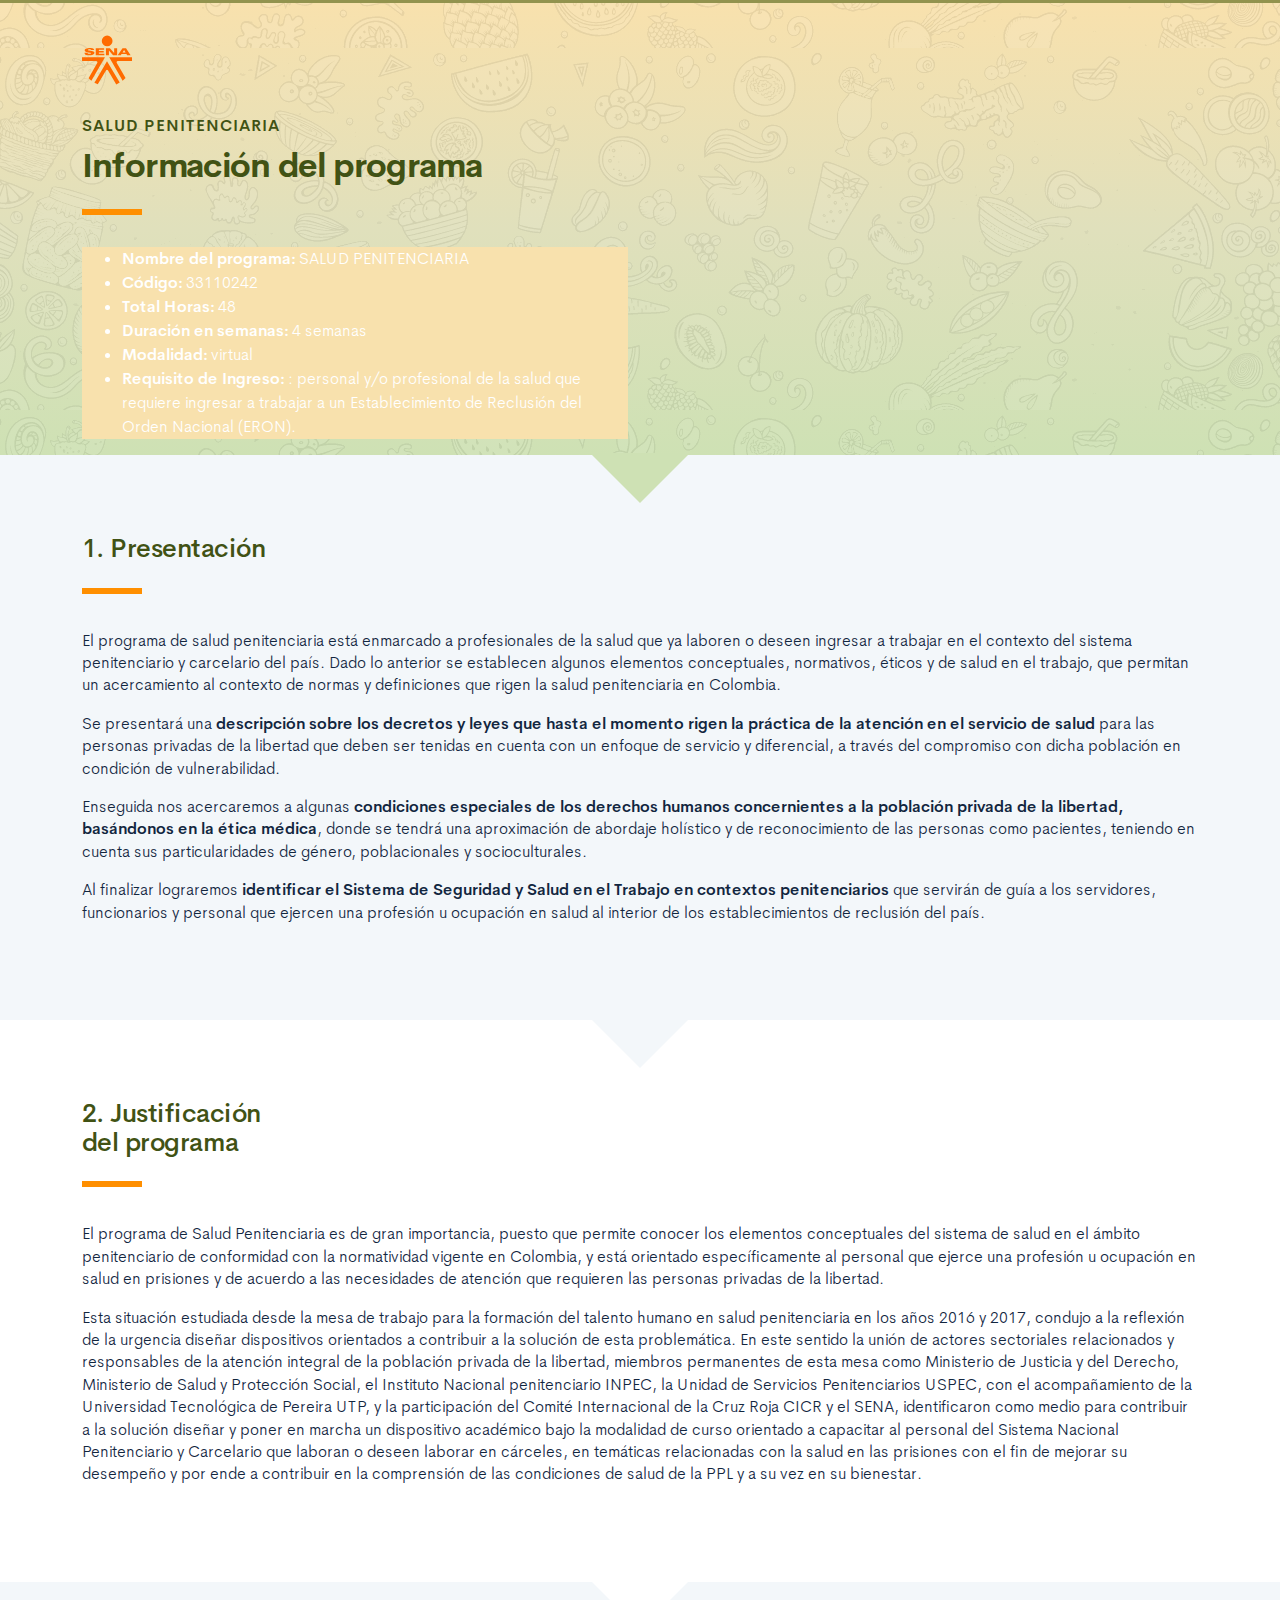
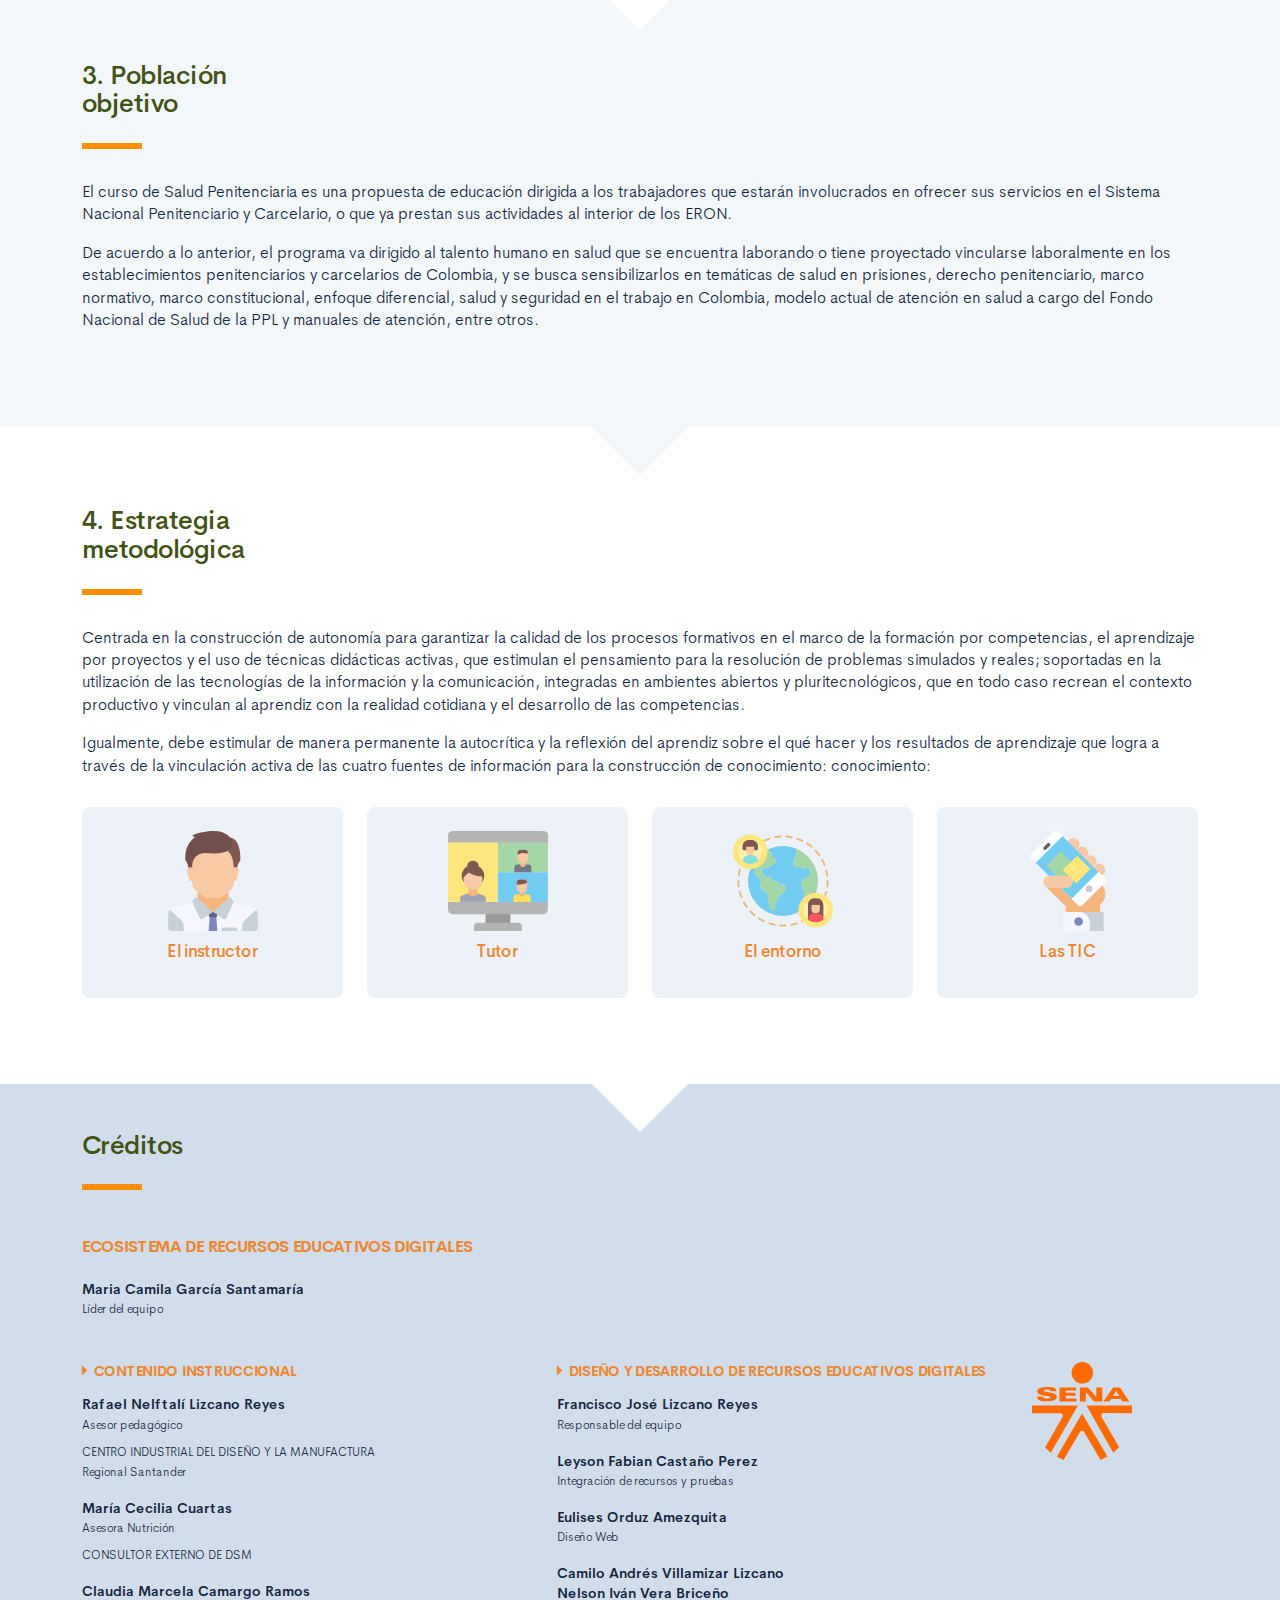
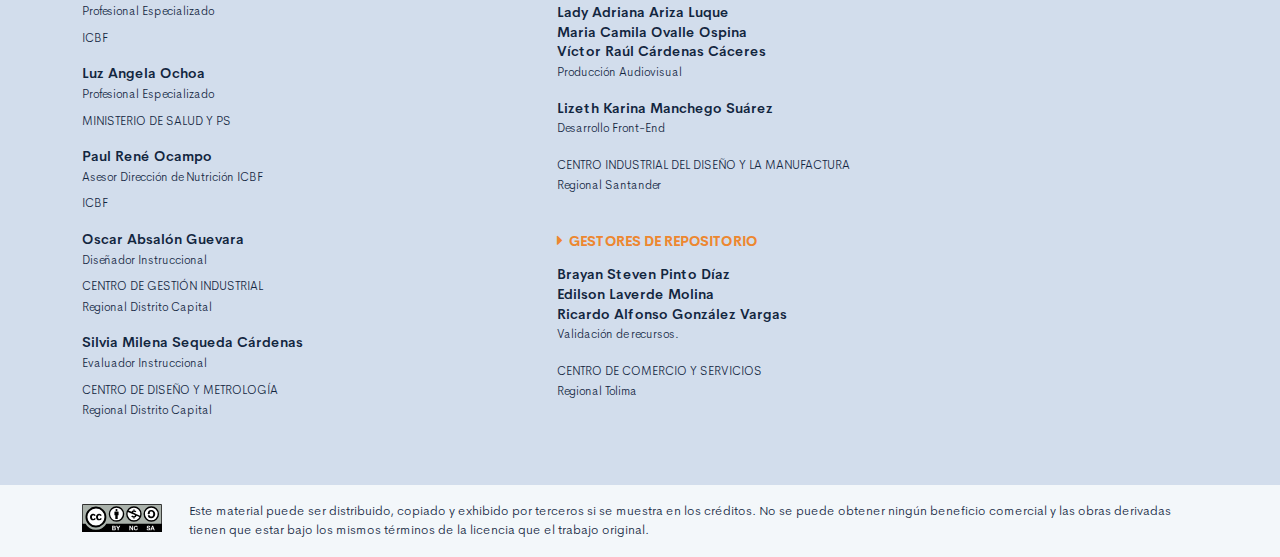
==== public/info.html @ 34c769b9 "Carga de contenido Init" ====
<!DOCTYPE html>
<html lang="es">
    <head>
        <meta charset="UTF-8">
        <meta name="viewport" content="width=device-width, user-scalable=no, initial-scale=1.0, maximum-scale=1.0, minimum-scale=1.0">
        <title>Información del programa: Salud Penitenciaria</title>
        <meta meta name="description" content="Informacioón del programa Salud penitenciaria.">
        <link rel="icon" type="image/svg+xml" href="assets/images/logos/senaLogo.svg">
        <link rel="stylesheet" href="assets/fonts/feather/feather.css">
        <link rel="stylesheet" href="assets/fonts/fontawesome/css/font-awesome.css">
        <link href="assets/css/fancybox.css" rel="stylesheet">
        <link href="assets/css/animate.css" rel="stylesheet">
        <link rel="stylesheet" href="assets/css/main.css">
    </head>
    <body class="theme-dark page-header-textura" id="page-home">
        <header class="curso-presentacion page-header" id="CursoPresentacion">
            <div class="page-textura">
                <div class="container">
                    <div class="curso-topbar justify-content-center justify-content-md-start"><a class="curso-topbar__logo"><svg xmlns="http://www.w3.org/2000/svg" width="168.273" height="164.177" viewBox="0 0 168.273 164.177">
                                <path id="SENA_LOGO" data-name="SENA LOGO" d="M85.349,1a18.09,18.09,0,1,0,18.09,18.09h0A18.1,18.1,0,0,0,85.349,1ZM25.617,42.983a33.722,33.722,0,0,0-9.386,1.024,11.156,11.156,0,0,0-5.12,2.56A5.346,5.346,0,0,0,10.086,52.2c.683,1.707,2.56,2.9,4.608,3.584,4.437,1.536,9.386,1.877,13.994,2.731a5.1,5.1,0,0,1,2.389,1.024,1.369,1.369,0,0,1-.683,2.048,9.146,9.146,0,0,1-5.291.683A8.354,8.354,0,0,1,20.5,61.244a1.962,1.962,0,0,1-.853-2.389H9.233A7.663,7.663,0,0,0,10.6,63.463a7.59,7.59,0,0,0,4.267,2.389A28.541,28.541,0,0,0,23.4,66.876,52.426,52.426,0,0,0,35,66.023a11.043,11.043,0,0,0,5.8-2.9,5.358,5.358,0,0,0-1.365-8.533,21.267,21.267,0,0,0-5.8-2.048c-3.072-.683-5.973-1.024-9.045-1.536a9.114,9.114,0,0,1-3.072-.853,1.226,1.226,0,0,1,0-2.219,9.369,9.369,0,0,1,4.437-.683,10.554,10.554,0,0,1,4.608.853A1.877,1.877,0,0,1,31.59,49.81h9.9a5.669,5.669,0,0,0-1.195-3.584A8.875,8.875,0,0,0,35.515,43.5c-3.584-.341-6.827-.512-9.9-.512Zm21.333.683V67.217H75.792V62.1H57.531V57.489H73.744V52.54H57.531V48.786H75.109v-5.12Zm47.615,0H81.253V67.217H91.322V51.346l13.824,15.872h13.824V43.666H108.9v15.7Zm42.495,0L120.676,67.217h10.581l2.56-4.267H150.2l2.389,4.267h11.776l-15.53-23.551ZM142.35,49.3l5.12,8.533h-10.41ZM.7,74.044l.171,12.8L49,86.673c2.389.512,3.925,2.048,3.413,5.8l-29.7,51.711,9.557,9.045L78.01,74.044Zm91.646,0L137.4,152.89l9.9-8.874L117.433,92.3c-.512-3.584.853-5.291,3.413-5.8l48.127.171V74.044ZM84.837,87.185,42.512,159.546l11.264,5.461,28.159-47.615a4.283,4.283,0,0,1,2.9-1.195,4.681,4.681,0,0,1,3.072,1.195l28.159,47.786,11.605-5.973Z" transform="translate(-0.7 -1)" fill="#FF6B00" />
                            </svg>
                        </a></div>
                    <div class="curso-portada">
                        <div class="row align-items-center">
                            <div class="col-12 col-lg-6">
                                <h3 class="curso-subtitulo">Salud Penitenciaria</h3>
                                <h1 class="curso-titulo">Información del programa</h1>
                                <div class="brand-line-primary"></div>
                                <p class="curso-descripcion">
                                <ul class="bg-brand-color-dark text-white">
                                    <li> <span><strong>Nombre del programa:</strong> SALUD PENITENCIARIA</span></li>
                                    <li> <span><strong>Código:</strong> 33110242</span></li>
                                    <li> <span><strong>Total Horas:</strong> 48</span></li>
                                    <li> <span><strong>Duración en semanas:</strong> 4 semanas</span></li>
                                    <li> <span><strong>Modalidad:</strong> virtual</span></li>
                                    <li> <span><strong>Requisito de Ingreso:</strong> : personal y/o profesional de la salud que requiere ingresar a trabajar a un Establecimiento de Reclusión del Orden Nacional (ERON).</span></li>
                                </ul>
                                </p>
                            </div>
                            <div class="col-12 col-lg-6">
                                <div class="embed-responsive embed-responsive-16by9"><iframe class="embed-responsive-item" width="560" height="315" src="https://www.youtube.com/embed/8VOc3YgNWas" frameborder="0" allow="accelerometer; autoplay; encrypted-media; gyroscope; picture-in-picture" allowfullscreen=""> </iframe></div>
                            </div>
                        </div>
                    </div>
                </div>
            </div>
        </header>
        <section class="section section-dark" id="Presentacion">
            <div class="container">
                <h1> 1. Presentación</h1>
                <div class="brand-line-primary"></div>
                <p class="mt-5">El programa de salud penitenciaria está enmarcado a profesionales de la salud que ya laboren o deseen ingresar a trabajar en el contexto del sistema penitenciario y carcelario del país. Dado lo anterior se establecen algunos elementos conceptuales, normativos, éticos y de salud en el trabajo, que permitan un acercamiento al contexto de normas y definiciones que rigen la salud penitenciaria en Colombia. </p>
                <p>Se presentará una <strong>descripción sobre los decretos y leyes que hasta el momento rigen la práctica de la atención en el servicio de salud</strong> para las personas privadas de la libertad que deben ser tenidas en cuenta con un enfoque de servicio y diferencial, a través del compromiso con dicha población en condición de vulnerabilidad.</p>
                <p>Enseguida nos acercaremos a algunas <strong>condiciones especiales de los derechos humanos concernientes a la población privada de la libertad, basándonos en la ética médica</strong>, donde se tendrá una aproximación de abordaje holístico y de reconocimiento de las personas como pacientes, teniendo en cuenta sus particularidades de género, poblacionales y socioculturales.</p>
                <p>Al finalizar lograremos <strong>identificar el Sistema de Seguridad y Salud en el Trabajo en contextos penitenciarios</strong> que servirán de guía a los servidores, funcionarios y personal que ejercen una profesión u ocupación en salud al interior de los establecimientos de reclusión del país.</p>
            </div>
        </section>
        <section class="section section-light" id="Justificacion">
            <div class="container">
                <h1> 2. Justificación<br> del programa</h1>
                <div class="brand-line-primary"></div>
                <p class="mt-5">El programa de Salud Penitenciaria es de gran importancia, puesto que permite conocer los elementos conceptuales del sistema de salud en el ámbito penitenciario de conformidad con la normatividad vigente en Colombia, y está orientado específicamente al personal que ejerce una profesión u ocupación en salud en prisiones y de acuerdo a las necesidades de atención que requieren las personas privadas de la libertad.</p>
                <p>Esta situación estudiada desde la mesa de trabajo para la formación del talento humano en salud penitenciaria en los años 2016 y 2017, condujo a la reflexión de la urgencia diseñar dispositivos orientados a contribuir a la solución de esta problemática. En este sentido la unión de actores sectoriales relacionados y responsables de la atención integral de la población privada de la libertad, miembros permanentes de esta mesa como Ministerio de Justicia y del Derecho, Ministerio de Salud y Protección Social, el Instituto Nacional penitenciario INPEC, la Unidad de Servicios Penitenciarios USPEC, con el acompañamiento de la Universidad Tecnológica de Pereira UTP, y la participación del Comité Internacional de la Cruz Roja CICR y el SENA, identificaron como medio para contribuir a la solución diseñar y poner en marcha un dispositivo académico bajo la modalidad de curso orientado a capacitar al personal del Sistema Nacional Penitenciario y Carcelario que laboran o deseen laborar en cárceles, en temáticas relacionadas con la salud en las prisiones con el fin de mejorar su desempeño y por ende a contribuir en la comprensión de las condiciones de salud de la PPL y a su vez en su bienestar.</p>
            </div>
        </section>
        <section class="section section-dark" id="Poblacion">
            <div class="container">
                <h1> 3. Población <br>objetivo</h1>
                <div class="brand-line-primary"></div>
                <p>El curso de Salud Penitenciaria es una propuesta de educación dirigida a los trabajadores que estarán involucrados en ofrecer sus servicios en el Sistema Nacional Penitenciario y Carcelario, o que ya prestan sus actividades al interior de los ERON.</p>
                <p>De acuerdo a lo anterior, el programa va dirigido al talento humano en salud que se encuentra laborando o tiene proyectado vincularse laboralmente en los establecimientos penitenciarios y carcelarios de Colombia, y se busca sensibilizarlos en temáticas de salud en prisiones, derecho penitenciario, marco normativo, marco constitucional, enfoque diferencial, salud y seguridad en el trabajo en Colombia, modelo actual de atención en salud a cargo del Fondo Nacional de Salud de la PPL y manuales de atención, entre otros.</p>
            </div>
        </section>
        <section class="section section-light" id="Estrategia">
            <div class="container">
                <h1>4. Estrategia <br>metodológica</h1>
                <div class="brand-line-primary"></div>
                <p>Centrada en la construcción de autonomía para garantizar la calidad de los procesos formativos en el marco de la formación por competencias, el aprendizaje por proyectos y el uso de técnicas didácticas activas, que estimulan el pensamiento para la resolución de problemas simulados y reales; soportadas en la utilización de las tecnologías de la información y la comunicación, integradas en ambientes abiertos y pluritecnológicos, que en todo caso recrean el contexto productivo y vinculan al aprendiz con la realidad cotidiana y el desarrollo de las competencias.</p>
                <p>Igualmente, debe estimular de manera permanente la autocrítica y la reflexión del aprendiz sobre el qué hacer y los resultados de aprendizaje que logra a través de la vinculación activa de las cuatro fuentes de información para la construcción de conocimiento: conocimiento: </p>
                <div class="row mt-4">
                    <article class="col-md-6 col-lg-3 my-2">
                        <div class="box bg-gray-200 d-flex flex-column justify-content-center align-items-center p-4 rounded-lg"><img class="img-fluid" src="assets/images/info/tutor.svg" style="width: 100px; height: 100px;">
                            <h3 class="my-3">El instructor </h3>
                        </div>
                    </article>
                    <article class="col-md-6 col-lg-3 my-2">
                        <div class="box bg-gray-200 d-flex flex-column justify-content-center align-items-center p-4 rounded-lg"><img class="img-fluid" src="assets/images/info/colaborativo.svg" style="width: 100px; height: 100px;">
                            <h3 class="my-3">Tutor </h3>
                        </div>
                    </article>
                    <article class="col-md-6 col-lg-3 my-2">
                        <div class="box bg-gray-200 d-flex flex-column justify-content-center align-items-center p-4 rounded-lg"><img class="img-fluid" src="assets/images/info/entorno.svg" style="width: 100px; height: 100px;">
                            <h3 class="my-3">El entorno </h3>
                        </div>
                    </article>
                    <article class="col-md-6 col-lg-3 my-2">
                        <div class="box bg-gray-200 d-flex flex-column justify-content-center align-items-center p-4 rounded-lg" style="height: 100%;"><img class="img-fluid" src="assets/images/info/tic.svg" style="width: 100px; height: 100px;">
                            <h3 class="my-3">Las TIC</h3>
                        </div>
                    </article>
                </div>
            </div>
        </section>
        <footer class="footer" id="Creditos">
            <div class="container">
                <h1>Créditos </h1>
                <div class="brand-line-primary"></div>
                <div class="row">
                    <div class="col-12 col-md-5">
                        <h3 class="footer-subtitulo mb-4">ECOSISTEMA DE RECURSOS EDUCATIVOS DIGITALES </h3>
                        <p class="footer-texto mb-2"><strong>Maria Camila García Santamaría</strong><br /> <span class="text-small">Líder del equipo</span></p>
                    </div>
                </div>
                <div class="row mt-5">
                    <div class="col-12 col-md-5">
                        <h4 class="footer-subtitulo-2 mt-0">
                            <div class="fa fa-caret-right mr-2"></div>Contenido Instruccional
                        </h4>
                        <p class="footer-texto mb-2"><strong>Rafael Nelftalí Lizcano Reyes</strong><br /> <span class="text-small">Asesor pedagógico<br /></span></p>
                        <p class="footer-texto"><span class="text-small text-uppercase">CENTRO INDUSTRIAL DEL DISEÑO Y LA MANUFACTURA </span><br /><span class="text-small">Regional Santander </span></p>
                        <p class="footer-texto mb-2"><strong>María Cecilia Cuartas</strong><br /><span class="text-small">Asesora Nutrición<br /></span></p>
                        <p class="footer-texto"><span class="text-small text-uppercase">Consultor Externo de DSM</span></p>
                        <p class="footer-texto mb-2"><strong>Claudia Marcela Camargo Ramos</strong><br /><span class="text-small">Profesional Especializado<br /></span></p>
                        <p class="footer-texto"><span class="text-small text-uppercase">ICBF</span></p>
                        <p class="footer-texto mb-2"><strong>Luz Angela Ochoa</strong><br /><span class="text-small">Profesional Especializado<br /></span></p>
                        <p class="footer-texto"><span class="text-small text-uppercase">Ministerio de Salud y PS</span></p>
                        <p class="footer-texto mb-2"><strong>Paul René Ocampo</strong><br /><span class="text-small">Asesor Dirección de Nutrición ICBF<br /></span></p>
                        <p class="footer-texto"><span class="text-small text-uppercase">ICBF</span></p>
                        <p class="footer-texto mb-2"><strong>Oscar Absalón Guevara</strong><br /> <span class="text-small">Diseñador Instruccional<br /></span></p>
                        <p class="footer-texto"><span class="text-small text-uppercase">Centro de Gestión Industrial </span><br /><span class="text-small">Regional Distrito Capital</span></p>
                        <p class="footer-texto mb-2"><strong>Silvia Milena Sequeda Cárdenas</strong><br /> <span class="text-small">Evaluador Instruccional<br /></span></p>
                        <p class="footer-texto"><span class="text-small text-uppercase">Centro de Diseño y Metrología</span><br /><span class="text-small">Regional Distrito Capital</span></p>
                    </div>
                    <div class="col-12 col-md-5">
                        <h4 class="footer-subtitulo-2 mt-0">
                            <div class="fa fa-caret-right mr-2"></div>Diseño y desarrollo de recursos educativos digitales
                        </h4>
                        <p class="footer-texto"><strong>Francisco José Lizcano Reyes </strong><br /> <span class="text-small">Responsable del equipo<br /></span></p>
                        <p class="footer-texto"><strong>Leyson Fabian Castaño Perez</strong><br /> <span class="text-small">Integración de recursos y pruebas<br /></span></p>
                        <p class="footer-texto"> <strong>Eulises Orduz Amezquita</strong><br /><span class="text-small">Diseño Web<br /></span></p>
                        <p class="footer-texto"> <strong>Camilo Andrés Villamizar Lizcano</strong><br />
                            <strong>Nelson Iván Vera Briceño</strong><br />
                            <strong>Lady Adriana Ariza Luque</strong><br />
                            <strong>Maria Camila Ovalle Ospina </strong><br />
                            <strong>Víctor Raúl Cárdenas Cáceres</strong><br><span class="text-small">Producción Audiovisual<br /></span></p>
                        <p class="footer-texto"><strong>Lizeth Karina Manchego Suárez</strong><br /> <span class="text-small">Desarrollo Front-End<br /></span></p>
                        <p class="footer-texto"><span class="text-small text-uppercase">CENTRO INDUSTRIAL DEL DISEÑO Y LA MANUFACTURA </span><br /><span class="text-small">Regional Santander </span></p>
                        <h4 class="footer-subtitulo-2 mt-5">
                            <div class="fa fa-caret-right mr-2"></div>Gestores de repositorio
                        </h4>
                        <p class="footer-texto"><strong>Brayan Steven Pinto Díaz </strong><br />
                            <strong>Edilson Laverde Molina </strong><br />
                            <strong>Ricardo Alfonso González Vargas </strong><br /><span class="text-small">Validación de recursos.<br /></span></p>
                        <p class="footer-texto"><span class="text-small text-uppercase">Centro de comercio y servicios</span><br /><span class="text-small">Regional Tolima</span></p>
                    </div>
                    <div class="col-12 col-md-2">
                        <div class="d-flex flex-column justify-content-center"><img src="assets/images/logos/senaLogo.svg" style="max-width:100px" /></div>
                    </div>
                </div>
            </div>
        </footer>
        <section id="cc">
            <div class="container">
                <div class="d-flex flex-column flex-sm-row"><span class="pr-3"><i class="icon cc"></i></span><span>Este material puede ser distribuido, copiado y exhibido por terceros si se muestra en los créditos. No se puede obtener ningún beneficio comercial y las obras derivadas tienen que estar bajo los mismos términos de la licencia que el trabajo original.</span></div>
            </div>
        </section>
    </body>
</html>
---- public/assets/fonts/feather/feather.css ----
@font-face {
  font-family: 'Feather';
  src:
    url('fonts/Feather.ttf?sdxovp') format('truetype'),
    url('fonts/Feather.woff?sdxovp') format('woff'),
    url('fonts/Feather.svg?sdxovp#Feather') format('svg');
  font-weight: normal;
  font-style: normal;
}

.fe {
  /* use !important to prevent issues with browser extensions that change fonts */
  font-family: 'Feather' !important;
  speak: none;
  font-style: normal;
  font-weight: normal;
  font-variant: normal;
  text-transform: none;
  line-height: 1;

  /* Better Font Rendering =========== */
  -webkit-font-smoothing: antialiased;
  -moz-osx-font-smoothing: grayscale;
}

.fe-activity:before {
  content: "\e900";
}
.fe-airplay:before {
  content: "\e901";
}
.fe-alert-circle:before {
  content: "\e902";
}
.fe-alert-octagon:before {
  content: "\e903";
}
.fe-alert-triangle:before {
  content: "\e904";
}
.fe-align-center:before {
  content: "\e905";
}
.fe-align-justify:before {
  content: "\e906";
}
.fe-align-left:before {
  content: "\e907";
}
.fe-align-right:before {
  content: "\e908";
}
.fe-anchor:before {
  content: "\e909";
}
.fe-aperture:before {
  content: "\e90a";
}
.fe-archive:before {
  content: "\e90b";
}
.fe-arrow-down:before {
  content: "\e90c";
}
.fe-arrow-down-circle:before {
  content: "\e90d";
}
.fe-arrow-down-left:before {
  content: "\e90e";
}
.fe-arrow-down-right:before {
  content: "\e90f";
}
.fe-arrow-left:before {
  content: "\e910";
}
.fe-arrow-left-circle:before {
  content: "\e911";
}
.fe-arrow-right:before {
  content: "\e912";
}
.fe-arrow-right-circle:before {
  content: "\e913";
}
.fe-arrow-up:before {
  content: "\e914";
}
.fe-arrow-up-circle:before {
  content: "\e915";
}
.fe-arrow-up-left:before {
  content: "\e916";
}
.fe-arrow-up-right:before {
  content: "\e917";
}
.fe-at-sign:before {
  content: "\e918";
}
.fe-award:before {
  content: "\e919";
}
.fe-bar-chart:before {
  content: "\e91a";
}
.fe-bar-chart-2:before {
  content: "\e91b";
}
.fe-battery:before {
  content: "\e91c";
}
.fe-battery-charging:before {
  content: "\e91d";
}
.fe-bell:before {
  content: "\e91e";
}
.fe-bell-off:before {
  content: "\e91f";
}
.fe-bluetooth:before {
  content: "\e920";
}
.fe-bold:before {
  content: "\e921";
}
.fe-book:before {
  content: "\e922";
}
.fe-book-open:before {
  content: "\e923";
}
.fe-bookmark:before {
  content: "\e924";
}
.fe-box:before {
  content: "\e925";
}
.fe-briefcase:before {
  content: "\e926";
}
.fe-calendar:before {
  content: "\e927";
}
.fe-camera:before {
  content: "\e928";
}
.fe-camera-off:before {
  content: "\e929";
}
.fe-cast:before {
  content: "\e92a";
}
.fe-check:before {
  content: "\e92b";
}
.fe-check-circle:before {
  content: "\e92c";
}
.fe-check-square:before {
  content: "\e92d";
}
.fe-chevron-down:before {
  content: "\e92e";
}
.fe-chevron-left:before {
  content: "\e92f";
}
.fe-chevron-right:before {
  content: "\e930";
}
.fe-chevron-up:before {
  content: "\e931";
}
.fe-chevrons-down:before {
  content: "\e932";
}
.fe-chevrons-left:before {
  content: "\e933";
}
.fe-chevrons-right:before {
  content: "\e934";
}
.fe-chevrons-up:before {
  content: "\e935";
}
.fe-chrome:before {
  content: "\e936";
}
.fe-circle:before {
  content: "\e937";
}
.fe-clipboard:before {
  content: "\e938";
}
.fe-clock:before {
  content: "\e939";
}
.fe-cloud:before {
  content: "\e93a";
}
.fe-cloud-drizzle:before {
  content: "\e93b";
}
.fe-cloud-lightning:before {
  content: "\e93c";
}
.fe-cloud-off:before {
  content: "\e93d";
}
.fe-cloud-rain:before {
  content: "\e93e";
}
.fe-cloud-snow:before {
  content: "\e93f";
}
.fe-code:before {
  content: "\e940";
}
.fe-codepen:before {
  content: "\e941";
}
.fe-command:before {
  content: "\e942";
}
.fe-compass:before {
  content: "\e943";
}
.fe-copy:before {
  content: "\e944";
}
.fe-corner-down-left:before {
  content: "\e945";
}
.fe-corner-down-right:before {
  content: "\e946";
}
.fe-corner-left-down:before {
  content: "\e947";
}
.fe-corner-left-up:before {
  content: "\e948";
}
.fe-corner-right-down:before {
  content: "\e949";
}
.fe-corner-right-up:before {
  content: "\e94a";
}
.fe-corner-up-left:before {
  content: "\e94b";
}
.fe-corner-up-right:before {
  content: "\e94c";
}
.fe-cpu:before {
  content: "\e94d";
}
.fe-credit-card:before {
  content: "\e94e";
}
.fe-crop:before {
  content: "\e94f";
}
.fe-crosshair:before {
  content: "\e950";
}
.fe-database:before {
  content: "\e951";
}
.fe-delete:before {
  content: "\e952";
}
.fe-disc:before {
  content: "\e953";
}
.fe-dollar-sign:before {
  content: "\e954";
}
.fe-download:before {
  content: "\e955";
}
.fe-download-cloud:before {
  content: "\e956";
}
.fe-droplet:before {
  content: "\e957";
}
.fe-edit:before {
  content: "\e958";
}
.fe-edit-2:before {
  content: "\e959";
}
.fe-edit-3:before {
  content: "\e95a";
}
.fe-external-link:before {
  content: "\e95b";
}
.fe-eye:before {
  content: "\e95c";
}
.fe-eye-off:before {
  content: "\e95d";
}
.fe-facebook:before {
  content: "\e95e";
}
.fe-fast-forward:before {
  content: "\e95f";
}
.fe-feather:before {
  content: "\e960";
}
.fe-file:before {
  content: "\e961";
}
.fe-file-minus:before {
  content: "\e962";
}
.fe-file-plus:before {
  content: "\e963";
}
.fe-file-text:before {
  content: "\e964";
}
.fe-film:before {
  content: "\e965";
}
.fe-filter:before {
  content: "\e966";
}
.fe-flag:before {
  content: "\e967";
}
.fe-folder:before {
  content: "\e968";
}
.fe-folder-minus:before {
  content: "\e969";
}
.fe-folder-plus:before {
  content: "\e96a";
}
.fe-gift:before {
  content: "\e96b";
}
.fe-git-branch:before {
  content: "\e96c";
}
.fe-git-commit:before {
  content: "\e96d";
}
.fe-git-merge:before {
  content: "\e96e";
}
.fe-git-pull-request:before {
  content: "\e96f";
}
.fe-github:before {
  content: "\e970";
}
.fe-gitlab:before {
  content: "\e971";
}
.fe-globe:before {
  content: "\e972";
}
.fe-grid:before {
  content: "\e973";
}
.fe-hard-drive:before {
  content: "\e974";
}
.fe-hash:before {
  content: "\e975";
}
.fe-headphones:before {
  content: "\e976";
}
.fe-heart:before {
  content: "\e977";
}
.fe-help-circle:before {
  content: "\e978";
}
.fe-home:before {
  content: "\e979";
}
.fe-image:before {
  content: "\e97a";
}
.fe-inbox:before {
  content: "\e97b";
}
.fe-info:before {
  content: "\e97c";
}
.fe-instagram:before {
  content: "\e97d";
}
.fe-italic:before {
  content: "\e97e";
}
.fe-layers:before {
  content: "\e97f";
}
.fe-layout:before {
  content: "\e980";
}
.fe-life-buoy:before {
  content: "\e981";
}
.fe-link:before {
  content: "\e982";
}
.fe-link-2:before {
  content: "\e983";
}
.fe-linkedin:before {
  content: "\e984";
}
.fe-list:before {
  content: "\e985";
}
.fe-loader:before {
  content: "\e986";
}
.fe-lock:before {
  content: "\e987";
}
.fe-log-in:before {
  content: "\e988";
}
.fe-log-out:before {
  content: "\e989";
}
.fe-mail:before {
  content: "\e98a";
}
.fe-map:before {
  content: "\e98b";
}
.fe-map-pin:before {
  content: "\e98c";
}
.fe-maximize:before {
  content: "\e98d";
}
.fe-maximize-2:before {
  content: "\e98e";
}
.fe-menu:before {
  content: "\e98f";
}
.fe-message-circle:before {
  content: "\e990";
}
.fe-message-square:before {
  content: "\e991";
}
.fe-mic:before {
  content: "\e992";
}
.fe-mic-off:before {
  content: "\e993";
}
.fe-minimize:before {
  content: "\e994";
}
.fe-minimize-2:before {
  content: "\e995";
}
.fe-minus:before {
  content: "\e996";
}
.fe-minus-circle:before {
  content: "\e997";
}
.fe-minus-square:before {
  content: "\e998";
}
.fe-monitor:before {
  content: "\e999";
}
.fe-moon:before {
  content: "\e99a";
}
.fe-more-horizontal:before {
  content: "\e99b";
}
.fe-more-vertical:before {
  content: "\e99c";
}
.fe-move:before {
  content: "\e99d";
}
.fe-music:before {
  content: "\e99e";
}
.fe-navigation:before {
  content: "\e99f";
}
.fe-navigation-2:before {
  content: "\e9a0";
}
.fe-octagon:before {
  content: "\e9a1";
}
.fe-package:before {
  content: "\e9a2";
}
.fe-paperclip:before {
  content: "\e9a3";
}
.fe-pause:before {
  content: "\e9a4";
}
.fe-pause-circle:before {
  content: "\e9a5";
}
.fe-percent:before {
  content: "\e9a6";
}
.fe-phone:before {
  content: "\e9a7";
}
.fe-phone-call:before {
  content: "\e9a8";
}
.fe-phone-forwarded:before {
  content: "\e9a9";
}
.fe-phone-incoming:before {
  content: "\e9aa";
}
.fe-phone-missed:before {
  content: "\e9ab";
}
.fe-phone-off:before {
  content: "\e9ac";
}
.fe-phone-outgoing:before {
  content: "\e9ad";
}
.fe-pie-chart:before {
  content: "\e9ae";
}
.fe-play:before {
  content: "\e9af";
}
.fe-play-circle:before {
  content: "\e9b0";
}
.fe-plus:before {
  content: "\e9b1";
}
.fe-plus-circle:before {
  content: "\e9b2";
}
.fe-plus-square:before {
  content: "\e9b3";
}
.fe-pocket:before {
  content: "\e9b4";
}
.fe-power:before {
  content: "\e9b5";
}
.fe-printer:before {
  content: "\e9b6";
}
.fe-radio:before {
  content: "\e9b7";
}
.fe-refresh-ccw:before {
  content: "\e9b8";
}
.fe-refresh-cw:before {
  content: "\e9b9";
}
.fe-repeat:before {
  content: "\e9ba";
}
.fe-rewind:before {
  content: "\e9bb";
}
.fe-rotate-ccw:before {
  content: "\e9bc";
}
.fe-rotate-cw:before {
  content: "\e9bd";
}
.fe-rss:before {
  content: "\e9be";
}
.fe-save:before {
  content: "\e9bf";
}
.fe-scissors:before {
  content: "\e9c0";
}
.fe-search:before {
  content: "\e9c1";
}
.fe-send:before {
  content: "\e9c2";
}
.fe-server:before {
  content: "\e9c3";
}
.fe-settings:before {
  content: "\e9c4";
}
.fe-share:before {
  content: "\e9c5";
}
.fe-share-2:before {
  content: "\e9c6";
}
.fe-shield:before {
  content: "\e9c7";
}
.fe-shield-off:before {
  content: "\e9c8";
}
.fe-shopping-bag:before {
  content: "\e9c9";
}
.fe-shopping-cart:before {
  content: "\e9ca";
}
.fe-shuffle:before {
  content: "\e9cb";
}
.fe-sidebar:before {
  content: "\e9cc";
}
.fe-skip-back:before {
  content: "\e9cd";
}
.fe-skip-forward:before {
  content: "\e9ce";
}
.fe-slack:before {
  content: "\e9cf";
}
.fe-slash:before {
  content: "\e9d0";
}
.fe-sliders:before {
  content: "\e9d1";
}
.fe-smartphone:before {
  content: "\e9d2";
}
.fe-speaker:before {
  content: "\e9d3";
}
.fe-square:before {
  content: "\e9d4";
}
.fe-star:before {
  content: "\e9d5";
}
.fe-stop-circle:before {
  content: "\e9d6";
}
.fe-sun:before {
  content: "\e9d7";
}
.fe-sunrise:before {
  content: "\e9d8";
}
.fe-sunset:before {
  content: "\e9d9";
}
.fe-tablet:before {
  content: "\e9da";
}
.fe-tag:before {
  content: "\e9db";
}
.fe-target:before {
  content: "\e9dc";
}
.fe-terminal:before {
  content: "\e9dd";
}
.fe-thermometer:before {
  content: "\e9de";
}
.fe-thumbs-down:before {
  content: "\e9df";
}
.fe-thumbs-up:before {
  content: "\e9e0";
}
.fe-toggle-left:before {
  content: "\e9e1";
}
.fe-toggle-right:before {
  content: "\e9e2";
}
.fe-trash:before {
  content: "\e9e3";
}
.fe-trash-2:before {
  content: "\e9e4";
}
.fe-trending-down:before {
  content: "\e9e5";
}
.fe-trending-up:before {
  content: "\e9e6";
}
.fe-triangle:before {
  content: "\e9e7";
}
.fe-truck:before {
  content: "\e9e8";
}
.fe-tv:before {
  content: "\e9e9";
}
.fe-twitter:before {
  content: "\e9ea";
}
.fe-type:before {
  content: "\e9eb";
}
.fe-umbrella:before {
  content: "\e9ec";
}
.fe-underline:before {
  content: "\e9ed";
}
.fe-unlock:before {
  content: "\e9ee";
}
.fe-upload:before {
  content: "\e9ef";
}
.fe-upload-cloud:before {
  content: "\e9f0";
}
.fe-user:before {
  content: "\e9f1";
}
.fe-user-check:before {
  content: "\e9f2";
}
.fe-user-minus:before {
  content: "\e9f3";
}
.fe-user-plus:before {
  content: "\e9f4";
}
.fe-user-x:before {
  content: "\e9f5";
}
.fe-users:before {
  content: "\e9f6";
}
.fe-video:before {
  content: "\e9f7";
}
.fe-video-off:before {
  content: "\e9f8";
}
.fe-voicemail:before {
  content: "\e9f9";
}
.fe-volume:before {
  content: "\e9fa";
}
.fe-volume-1:before {
  content: "\e9fb";
}
.fe-volume-2:before {
  content: "\e9fc";
}
.fe-volume-x:before {
  content: "\e9fd";
}
.fe-watch:before {
  content: "\e9fe";
}
.fe-wifi:before {
  content: "\e9ff";
}
.fe-wifi-off:before {
  content: "\ea00";
}
.fe-wind:before {
  content: "\ea01";
}
.fe-x:before {
  content: "\ea02";
}
.fe-x-circle:before {
  content: "\ea03";
}
.fe-x-square:before {
  content: "\ea04";
}
.fe-youtube:before {
  content: "\ea05";
}
.fe-zap:before {
  content: "\ea06";
}
.fe-zap-off:before {
  content: "\ea07";
}
.fe-zoom-in:before {
  content: "\ea08";
}
.fe-zoom-out:before {
  content: "\ea09";
}
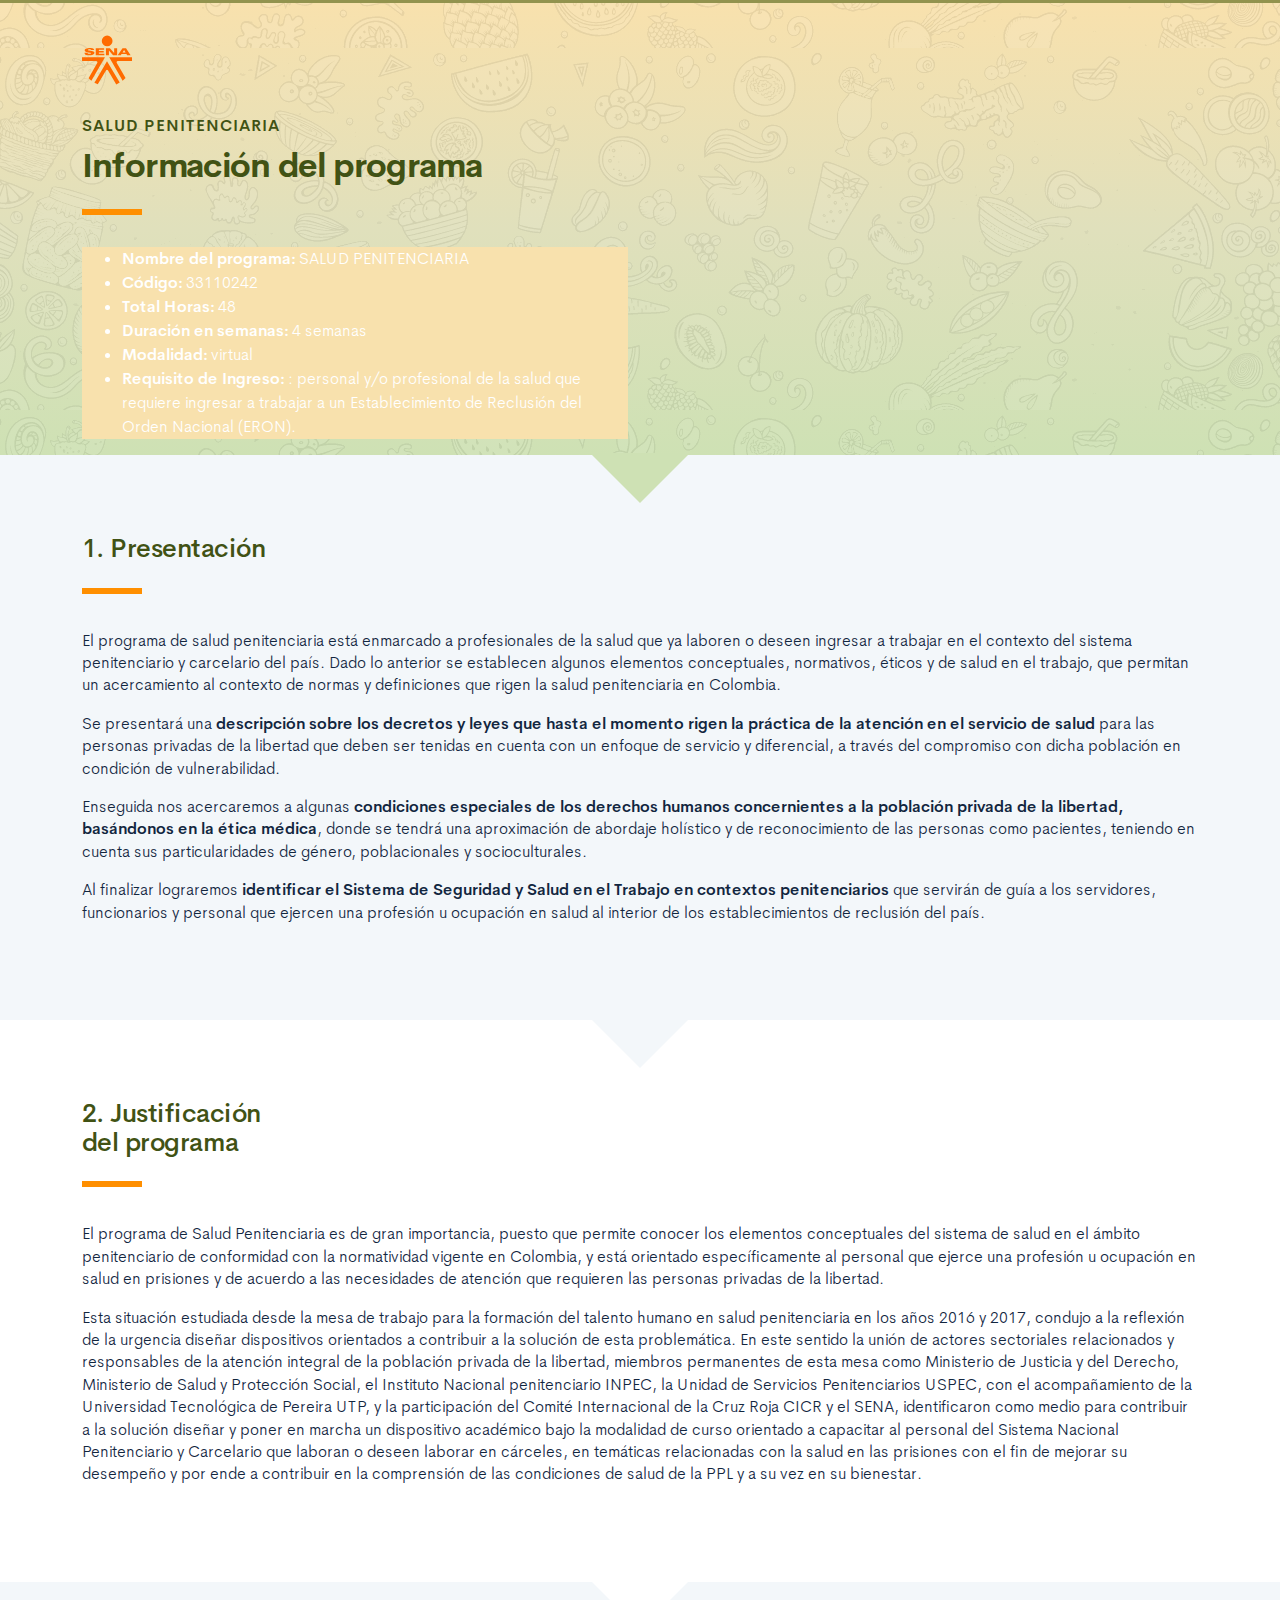
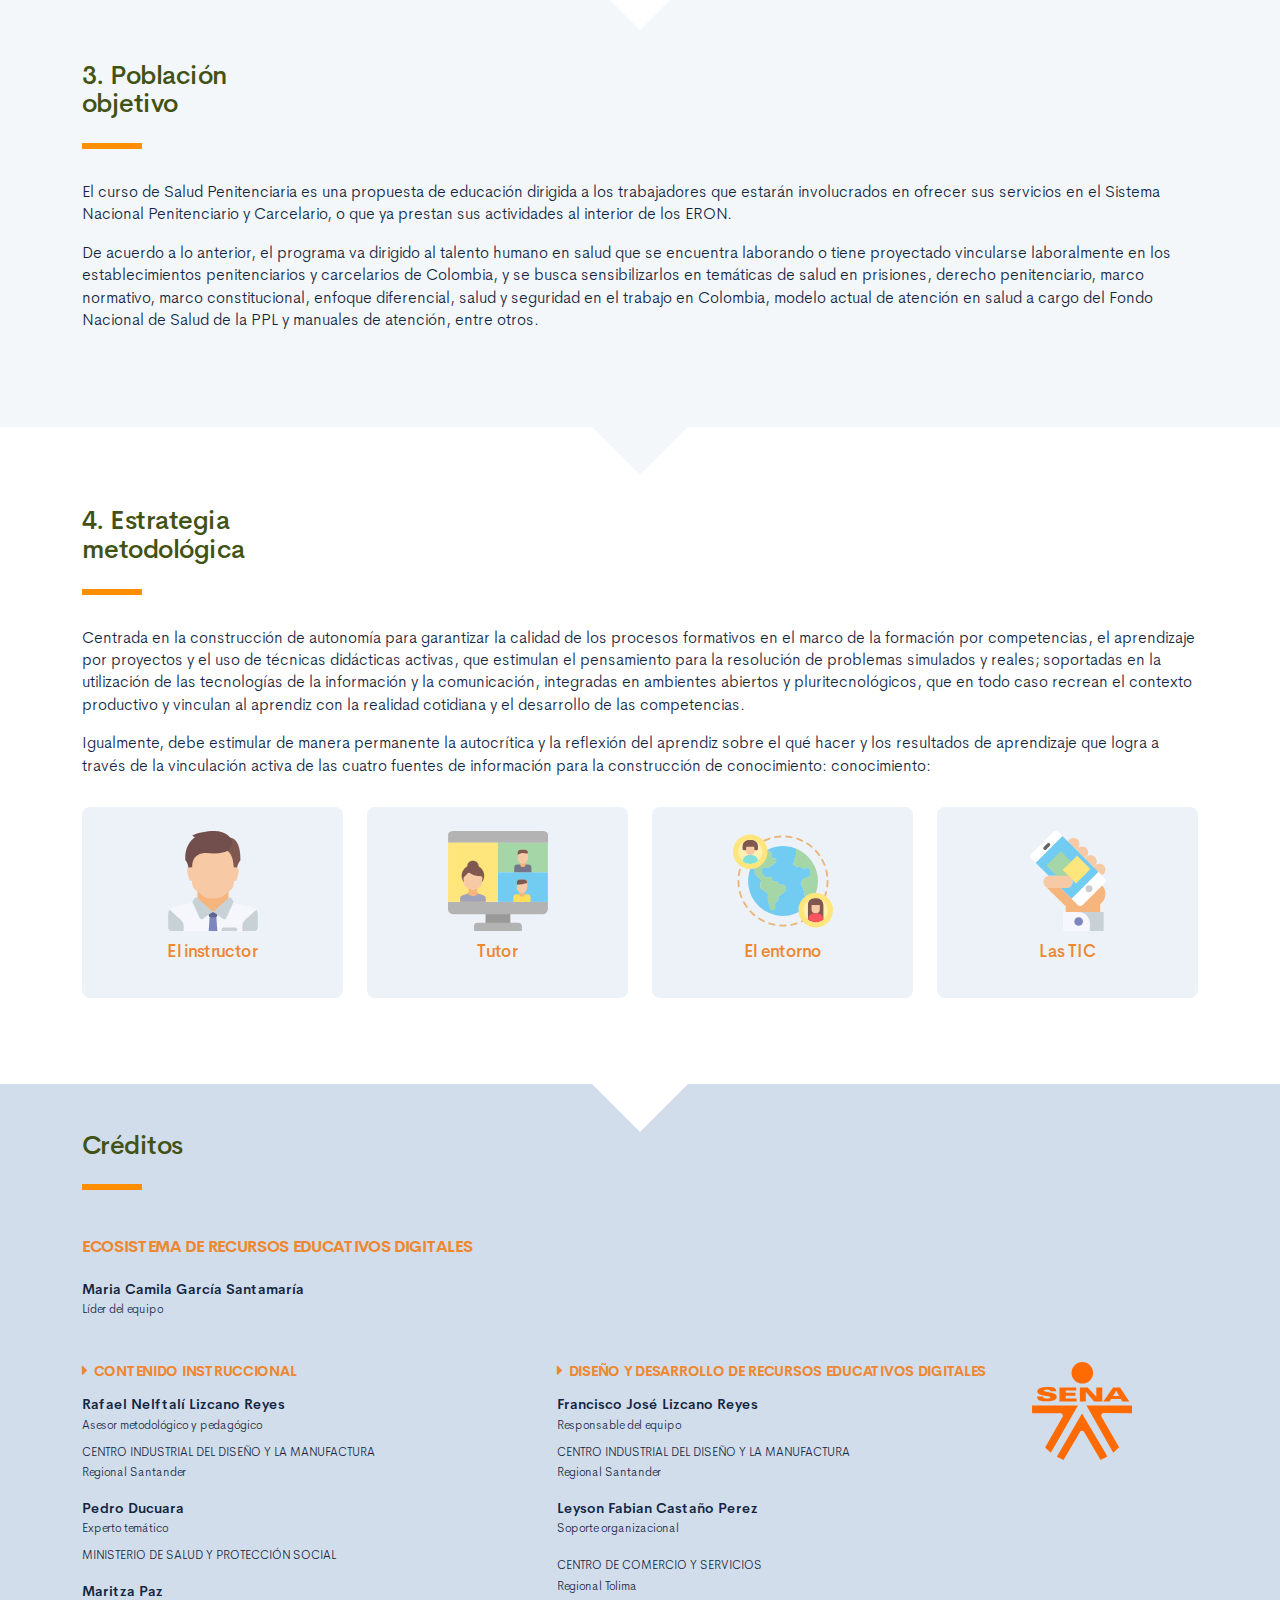
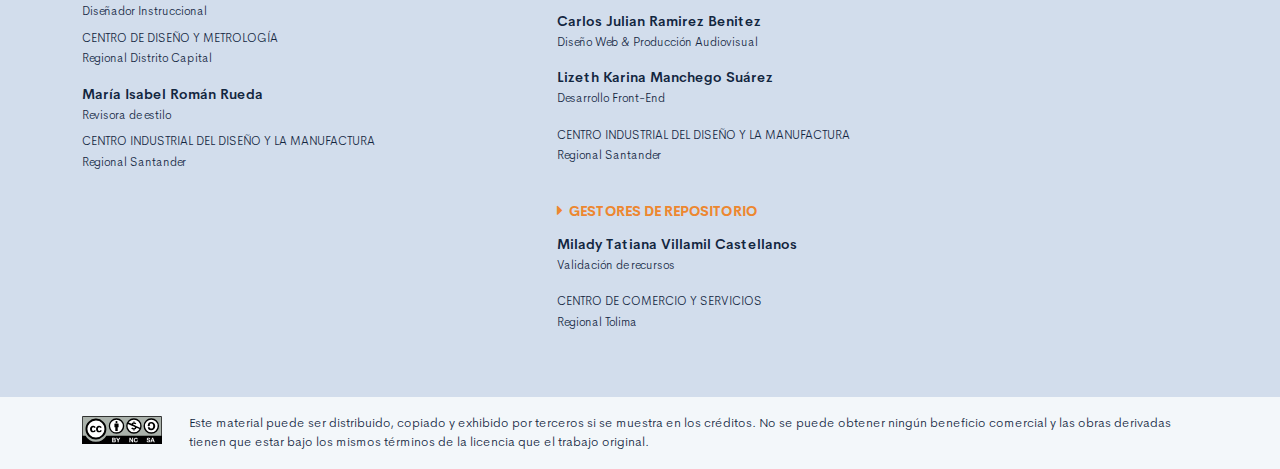
==== commit d507d4a1: "Ajustes Creditos del Programa" ====
--- a/public/info.html
+++ b/public/info.html
@@ -116,41 +116,30 @@
                         <h4 class="footer-subtitulo-2 mt-0">
                             <div class="fa fa-caret-right mr-2"></div>Contenido Instruccional
                         </h4>
-                        <p class="footer-texto mb-2"><strong>Rafael Nelftalí Lizcano Reyes</strong><br /> <span class="text-small">Asesor pedagógico<br /></span></p>
+                        <p class="footer-texto mb-2"><strong>Rafael Nelftalí Lizcano Reyes</strong><br /> <span class="text-small">Asesor metodológico y pedagógico<br /></span></p>
                         <p class="footer-texto"><span class="text-small text-uppercase">CENTRO INDUSTRIAL DEL DISEÑO Y LA MANUFACTURA </span><br /><span class="text-small">Regional Santander </span></p>
-                        <p class="footer-texto mb-2"><strong>María Cecilia Cuartas</strong><br /><span class="text-small">Asesora Nutrición<br /></span></p>
-                        <p class="footer-texto"><span class="text-small text-uppercase">Consultor Externo de DSM</span></p>
-                        <p class="footer-texto mb-2"><strong>Claudia Marcela Camargo Ramos</strong><br /><span class="text-small">Profesional Especializado<br /></span></p>
-                        <p class="footer-texto"><span class="text-small text-uppercase">ICBF</span></p>
-                        <p class="footer-texto mb-2"><strong>Luz Angela Ochoa</strong><br /><span class="text-small">Profesional Especializado<br /></span></p>
-                        <p class="footer-texto"><span class="text-small text-uppercase">Ministerio de Salud y PS</span></p>
-                        <p class="footer-texto mb-2"><strong>Paul René Ocampo</strong><br /><span class="text-small">Asesor Dirección de Nutrición ICBF<br /></span></p>
-                        <p class="footer-texto"><span class="text-small text-uppercase">ICBF</span></p>
-                        <p class="footer-texto mb-2"><strong>Oscar Absalón Guevara</strong><br /> <span class="text-small">Diseñador Instruccional<br /></span></p>
-                        <p class="footer-texto"><span class="text-small text-uppercase">Centro de Gestión Industrial </span><br /><span class="text-small">Regional Distrito Capital</span></p>
-                        <p class="footer-texto mb-2"><strong>Silvia Milena Sequeda Cárdenas</strong><br /> <span class="text-small">Evaluador Instruccional<br /></span></p>
+                        <p class="footer-texto mb-2"><strong>Pedro Ducuara</strong><br /><span class="text-small">Experto temático<br /></span></p>
+                        <p class="footer-texto"><span class="text-small text-uppercase">Ministerio de Salud y Protección Social</span></p>
+                        <p class="footer-texto mb-2"><strong>Maritza Paz</strong><br /><span class="text-small">Diseñador Instruccional<br /></span></p>
                         <p class="footer-texto"><span class="text-small text-uppercase">Centro de Diseño y Metrología</span><br /><span class="text-small">Regional Distrito Capital</span></p>
+                        <p class="footer-texto mb-2"><strong>María Isabel Román Rueda</strong><br /><span class="text-small">Revisora de estilo<br /></span></p>
+                        <p class="footer-texto"><span class="text-small text-uppercase">Centro Industrial Del Diseño Y La Manufactura </span><br /><span class="text-small">Regional Santander</span></p>
                     </div>
                     <div class="col-12 col-md-5">
                         <h4 class="footer-subtitulo-2 mt-0">
                             <div class="fa fa-caret-right mr-2"></div>Diseño y desarrollo de recursos educativos digitales
                         </h4>
-                        <p class="footer-texto"><strong>Francisco José Lizcano Reyes </strong><br /> <span class="text-small">Responsable del equipo<br /></span></p>
-                        <p class="footer-texto"><strong>Leyson Fabian Castaño Perez</strong><br /> <span class="text-small">Integración de recursos y pruebas<br /></span></p>
-                        <p class="footer-texto"> <strong>Eulises Orduz Amezquita</strong><br /><span class="text-small">Diseño Web<br /></span></p>
-                        <p class="footer-texto"> <strong>Camilo Andrés Villamizar Lizcano</strong><br />
-                            <strong>Nelson Iván Vera Briceño</strong><br />
-                            <strong>Lady Adriana Ariza Luque</strong><br />
-                            <strong>Maria Camila Ovalle Ospina </strong><br />
-                            <strong>Víctor Raúl Cárdenas Cáceres</strong><br><span class="text-small">Producción Audiovisual<br /></span></p>
+                        <p class="footer-texto mb-2"><strong>Francisco José Lizcano Reyes </strong><br /> <span class="text-small">Responsable del equipo<br /></span></p>
+                        <p class="footer-texto"><span class="text-small text-uppercase">Centro Industrial Del Diseño Y La Manufactura </span><br /><span class="text-small">Regional Santander</span></p>
+                        <p class="footer-texto"><strong>Leyson Fabian Castaño Perez</strong><br /> <span class="text-small">Soporte organizacional<br /></span></p>
+                        <p class="footer-texto"><span class="text-small text-uppercase">CENTRO DE COMERCIO Y SERVICIOS </span><br /><span class="text-small">Regional Tolima</span></p>
+                        <p class="footer-texto"> <strong>Carlos Julian Ramirez Benitez</strong><br /><span class="text-small">Diseño Web & Producción Audiovisual<br /></span></p>
                         <p class="footer-texto"><strong>Lizeth Karina Manchego Suárez</strong><br /> <span class="text-small">Desarrollo Front-End<br /></span></p>
                         <p class="footer-texto"><span class="text-small text-uppercase">CENTRO INDUSTRIAL DEL DISEÑO Y LA MANUFACTURA </span><br /><span class="text-small">Regional Santander </span></p>
                         <h4 class="footer-subtitulo-2 mt-5">
                             <div class="fa fa-caret-right mr-2"></div>Gestores de repositorio
                         </h4>
-                        <p class="footer-texto"><strong>Brayan Steven Pinto Díaz </strong><br />
-                            <strong>Edilson Laverde Molina </strong><br />
-                            <strong>Ricardo Alfonso González Vargas </strong><br /><span class="text-small">Validación de recursos.<br /></span></p>
+                        <p class="footer-texto"><strong>Milady Tatiana Villamil Castellanos </strong><br /><span class="text-small">Validación de recursos<br /></span></p>
                         <p class="footer-texto"><span class="text-small text-uppercase">Centro de comercio y servicios</span><br /><span class="text-small">Regional Tolima</span></p>
                     </div>
                     <div class="col-12 col-md-2">
